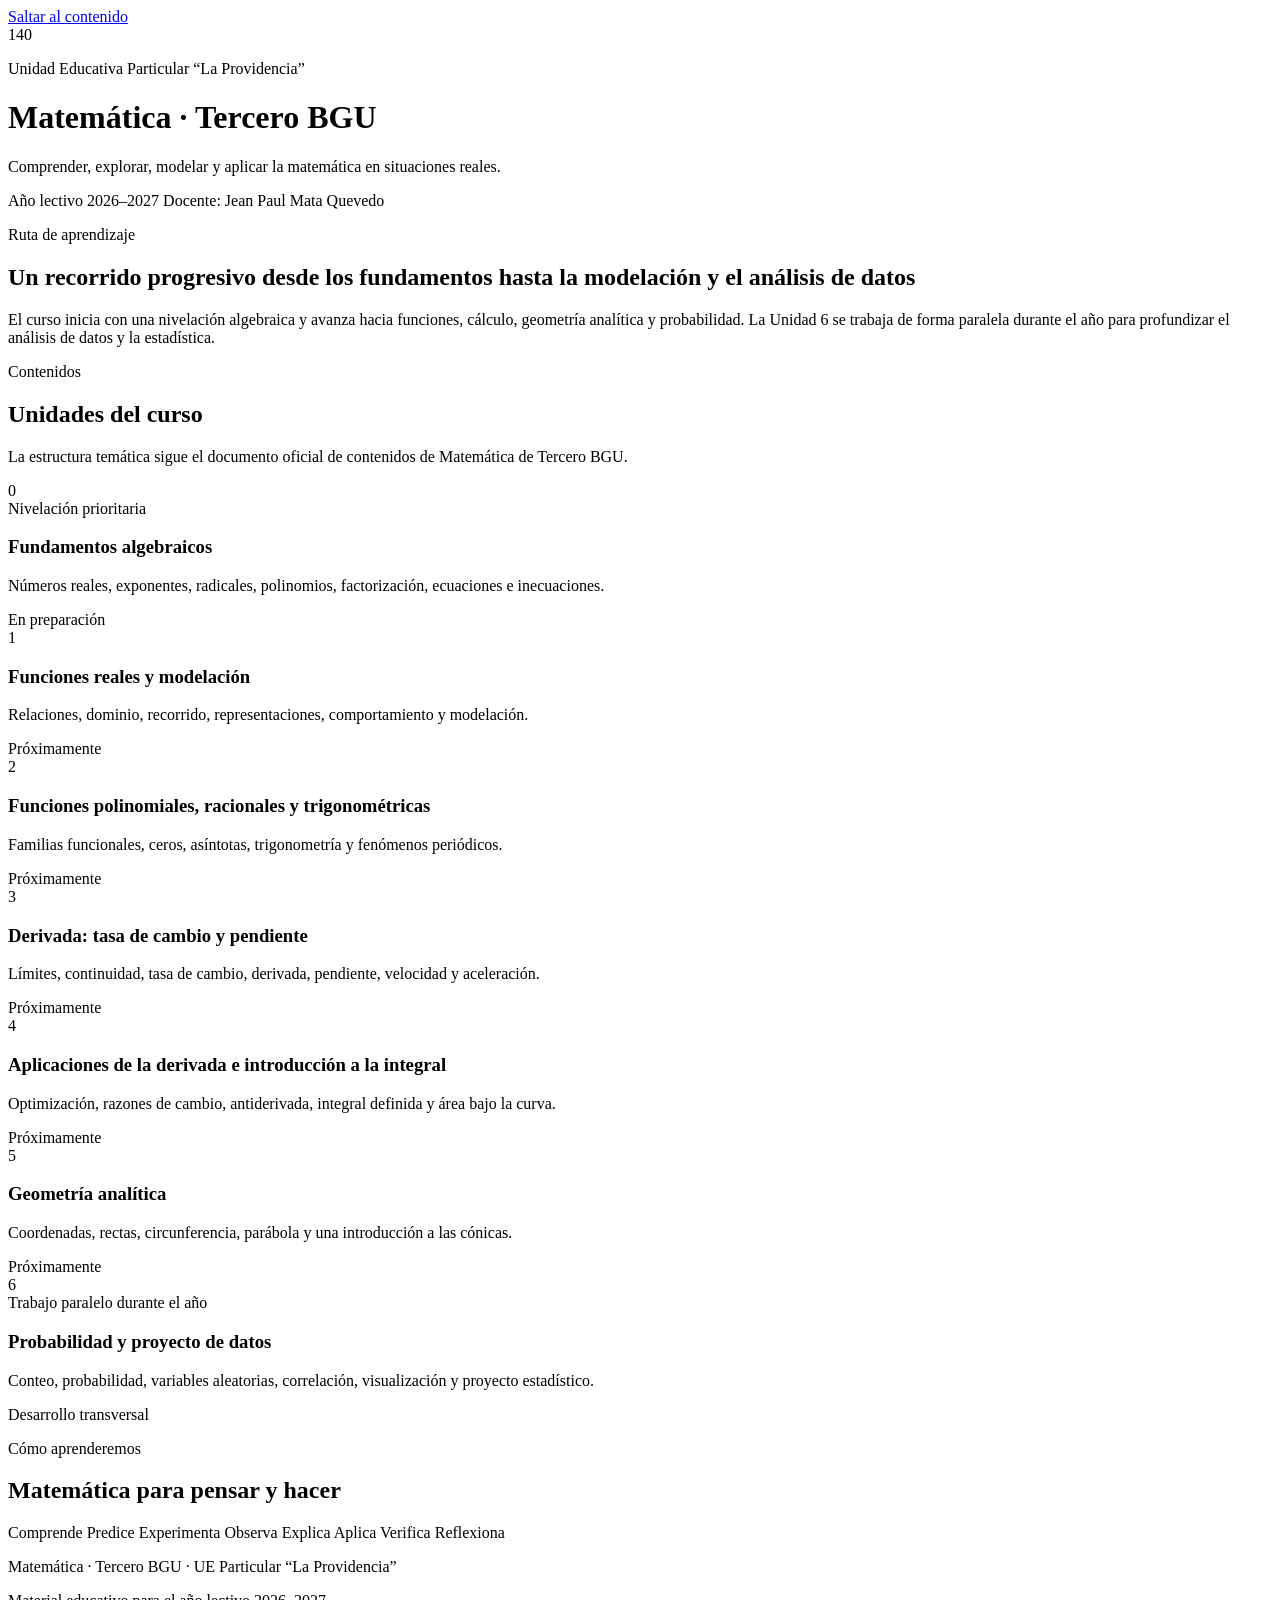
==== index.html @ 56912c54 "Crear portada inicial de Matemática Tercero BGU" ====
<!DOCTYPE html>
<html lang="es">
<head>
  <meta charset="UTF-8">
  <meta name="viewport" content="width=device-width, initial-scale=1.0">
  <meta name="description" content="Matemática - Tercero BGU | Unidad Educativa Particular La Providencia">
  <title>Matemática | Tercero BGU - La Providencia</title>
  <link rel="stylesheet" href="css/styles.css">
</head>
<body>
  <a class="skip-link" href="#contenido">Saltar al contenido</a>

  <header class="hero">
    <div class="hero__bar" aria-hidden="true"></div>
    <div class="container hero__content">
      <div class="brand">
        <div class="brand__mark" aria-hidden="true">140</div>
        <div>
          <p class="eyebrow">Unidad Educativa Particular “La Providencia”</p>
          <h1>Matemática · Tercero BGU</h1>
          <p class="hero__lead">Comprender, explorar, modelar y aplicar la matemática en situaciones reales.</p>
        </div>
      </div>
      <div class="hero__meta">
        <span>Año lectivo 2026–2027</span>
        <span>Docente: Jean Paul Mata Quevedo</span>
      </div>
    </div>
  </header>

  <main id="contenido">
    <section class="intro">
      <div class="container">
        <p class="section-kicker">Ruta de aprendizaje</p>
        <h2>Un recorrido progresivo desde los fundamentos hasta la modelación y el análisis de datos</h2>
        <p>
          El curso inicia con una nivelación algebraica y avanza hacia funciones, cálculo, geometría analítica
          y probabilidad. La Unidad 6 se trabaja de forma paralela durante el año para profundizar el análisis
          de datos y la estadística.
        </p>
      </div>
    </section>

    <section class="units" aria-labelledby="titulo-unidades">
      <div class="container">
        <div class="section-heading">
          <div>
            <p class="section-kicker">Contenidos</p>
            <h2 id="titulo-unidades">Unidades del curso</h2>
          </div>
          <p class="section-note">La estructura temática sigue el documento oficial de contenidos de Matemática de Tercero BGU.</p>
        </div>

        <div class="unit-grid">
          <article class="unit-card unit-card--highlight">
            <div class="unit-number">0</div>
            <div>
              <span class="tag">Nivelación prioritaria</span>
              <h3>Fundamentos algebraicos</h3>
              <p>Números reales, exponentes, radicales, polinomios, factorización, ecuaciones e inecuaciones.</p>
              <span class="status">En preparación</span>
            </div>
          </article>

          <article class="unit-card">
            <div class="unit-number">1</div>
            <div>
              <h3>Funciones reales y modelación</h3>
              <p>Relaciones, dominio, recorrido, representaciones, comportamiento y modelación.</p>
              <span class="status">Próximamente</span>
            </div>
          </article>

          <article class="unit-card">
            <div class="unit-number">2</div>
            <div>
              <h3>Funciones polinomiales, racionales y trigonométricas</h3>
              <p>Familias funcionales, ceros, asíntotas, trigonometría y fenómenos periódicos.</p>
              <span class="status">Próximamente</span>
            </div>
          </article>

          <article class="unit-card">
            <div class="unit-number">3</div>
            <div>
              <h3>Derivada: tasa de cambio y pendiente</h3>
              <p>Límites, continuidad, tasa de cambio, derivada, pendiente, velocidad y aceleración.</p>
              <span class="status">Próximamente</span>
            </div>
          </article>

          <article class="unit-card">
            <div class="unit-number">4</div>
            <div>
              <h3>Aplicaciones de la derivada e introducción a la integral</h3>
              <p>Optimización, razones de cambio, antiderivada, integral definida y área bajo la curva.</p>
              <span class="status">Próximamente</span>
            </div>
          </article>

          <article class="unit-card">
            <div class="unit-number">5</div>
            <div>
              <h3>Geometría analítica</h3>
              <p>Coordenadas, rectas, circunferencia, parábola y una introducción a las cónicas.</p>
              <span class="status">Próximamente</span>
            </div>
          </article>

          <article class="unit-card unit-card--parallel">
            <div class="unit-number">6</div>
            <div>
              <span class="tag tag--parallel">Trabajo paralelo durante el año</span>
              <h3>Probabilidad y proyecto de datos</h3>
              <p>Conteo, probabilidad, variables aleatorias, correlación, visualización y proyecto estadístico.</p>
              <span class="status">Desarrollo transversal</span>
            </div>
          </article>
        </div>
      </div>
    </section>

    <section class="method">
      <div class="container method__grid">
        <div>
          <p class="section-kicker">Cómo aprenderemos</p>
          <h2>Matemática para pensar y hacer</h2>
        </div>
        <div class="method__steps" aria-label="Proceso de aprendizaje">
          <span>Comprende</span>
          <span>Predice</span>
          <span>Experimenta</span>
          <span>Observa</span>
          <span>Explica</span>
          <span>Aplica</span>
          <span>Verifica</span>
          <span>Reflexiona</span>
        </div>
      </div>
    </section>
  </main>

  <footer>
    <div class="container footer__content">
      <p>Matemática · Tercero BGU · UE Particular “La Providencia”</p>
      <p>Material educativo para el año lectivo 2026–2027.</p>
    </div>
  </footer>

  <script src="js/main.js"></script>
</body>
</html>
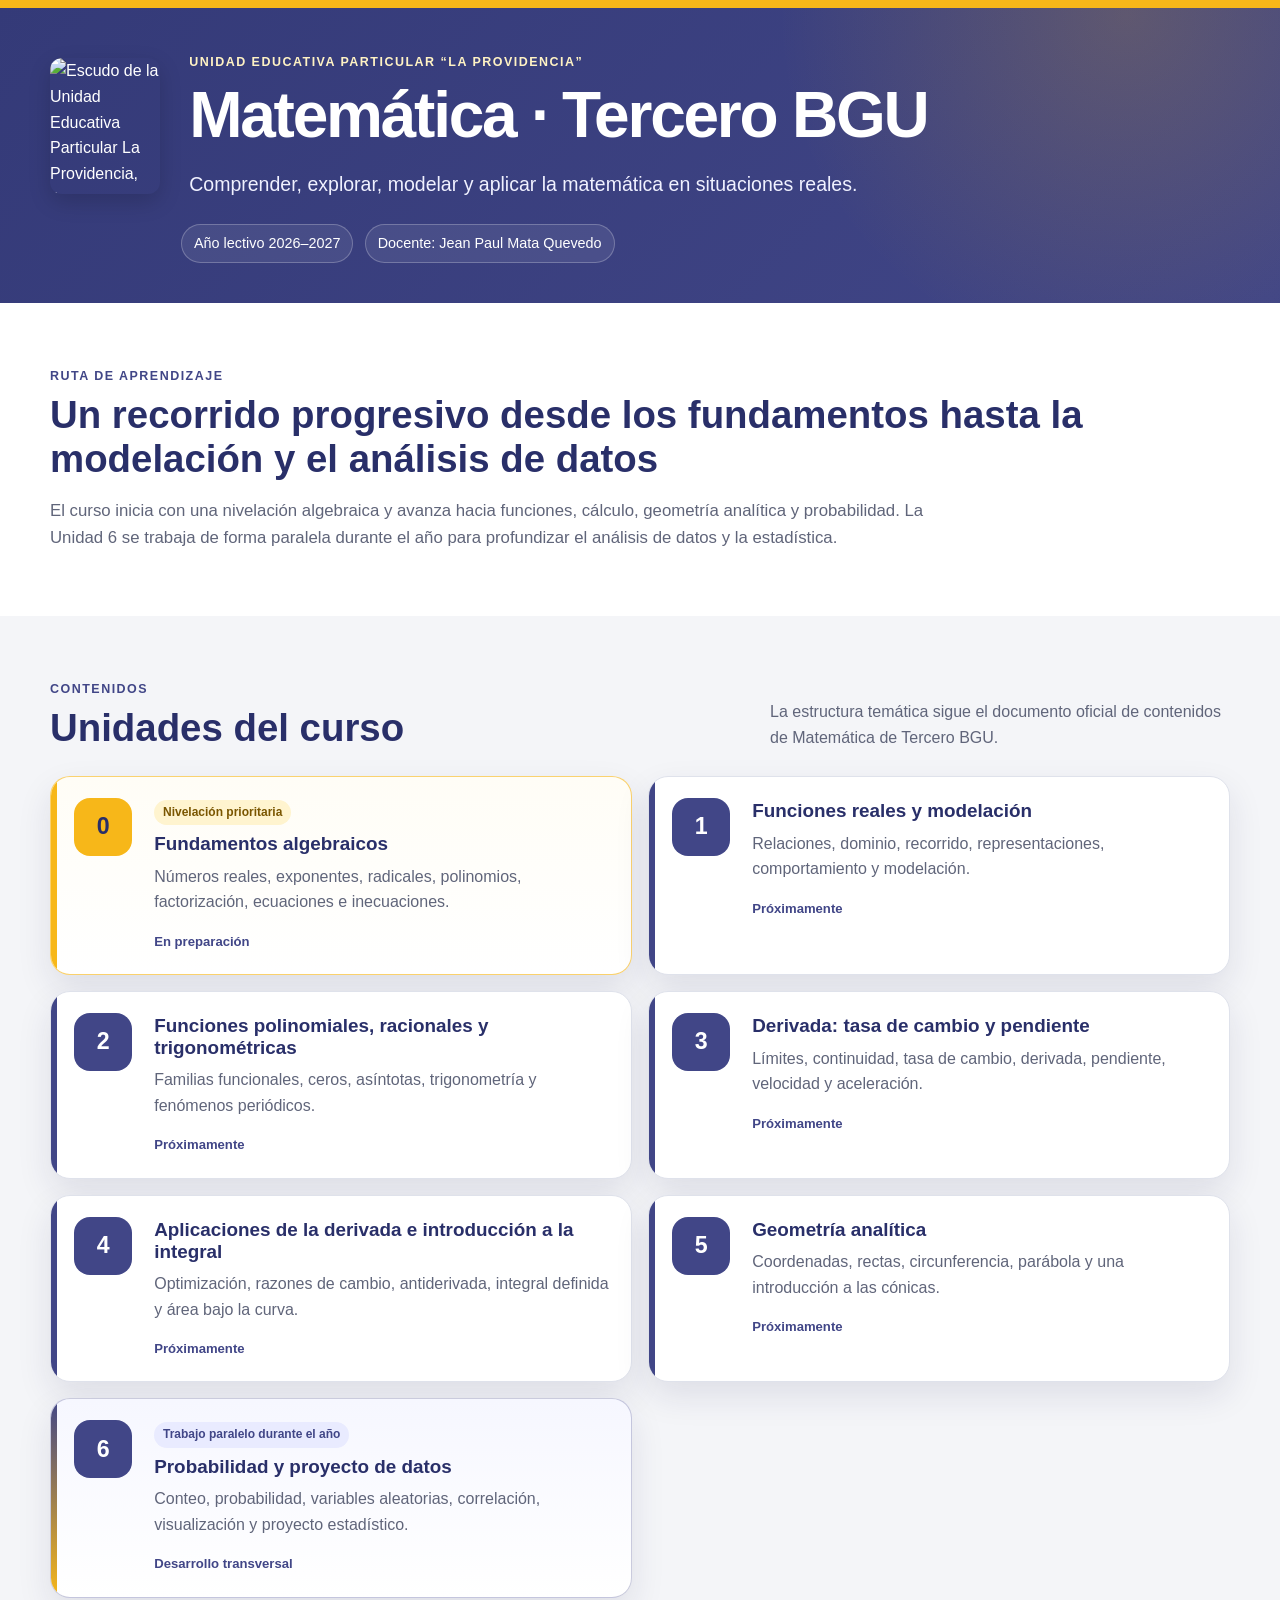
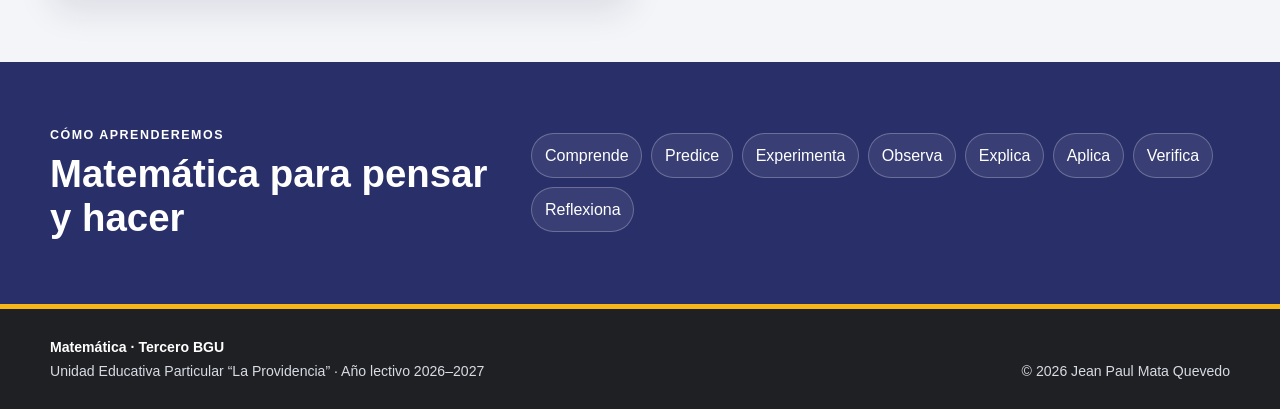
==== commit 823569e8: "Ajustar portada con logo institucional y mejoras visuales" ====
--- a/index.html
+++ b/index.html
@@ -14,8 +14,9 @@
     <div class="hero__bar" aria-hidden="true"></div>
     <div class="container hero__content">
       <div class="brand">
-        <div class="brand__mark" aria-hidden="true">140</div>
-        <div>
+        <img class="brand__logo" src="images/logo-ueplp.jpg"
+             alt="Escudo de la Unidad Educativa Particular La Providencia, Azogues">
+        <div class="brand__copy">
           <p class="eyebrow">Unidad Educativa Particular “La Providencia”</p>
           <h1>Matemática · Tercero BGU</h1>
           <p class="hero__lead">Comprender, explorar, modelar y aplicar la matemática en situaciones reales.</p>
@@ -142,8 +143,11 @@
 
   <footer>
     <div class="container footer__content">
-      <p>Matemática · Tercero BGU · UE Particular “La Providencia”</p>
-      <p>Material educativo para el año lectivo 2026–2027.</p>
+      <div>
+        <strong>Matemática · Tercero BGU</strong>
+        <p>Unidad Educativa Particular “La Providencia” · Año lectivo 2026–2027</p>
+      </div>
+      <p class="footer__author">© 2026 Jean Paul Mata Quevedo</p>
     </div>
   </footer>
 
--- a/css/styles.css
+++ b/css/styles.css
@@ -0,0 +1,316 @@
+:root {
+  --color-primary: #414687;
+  --color-primary-dark: #292f69;
+  --color-secondary: #f7b719;
+  --color-secondary-soft: #fff4cf;
+  --color-bg: #f4f5f8;
+  --color-surface: #ffffff;
+  --color-text: #20233a;
+  --color-muted: #60657a;
+  --color-border: #dfe2eb;
+  --color-footer: #1f2024;
+  --shadow: 0 14px 34px rgba(27, 32, 82, 0.10);
+  --radius: 20px;
+  --max-width: 1180px;
+}
+
+* { box-sizing: border-box; }
+html { scroll-behavior: smooth; }
+
+body {
+  margin: 0;
+  font-family: Inter, "Segoe UI", Roboto, Helvetica, Arial, sans-serif;
+  color: var(--color-text);
+  background: var(--color-bg);
+  line-height: 1.6;
+}
+
+.skip-link {
+  position: absolute;
+  left: -9999px;
+  top: 0;
+  z-index: 999;
+  padding: .75rem 1rem;
+  background: #fff;
+  color: var(--color-primary);
+}
+.skip-link:focus {
+  left: 1rem;
+  top: 1rem;
+  outline: 3px solid var(--color-secondary);
+}
+
+.container {
+  width: min(calc(100% - 2rem), var(--max-width));
+  margin-inline: auto;
+}
+
+.hero {
+  position: relative;
+  overflow: hidden;
+  color: #fff;
+  background:
+    radial-gradient(circle at 88% 5%, rgba(247,183,25,.18), transparent 30%),
+    linear-gradient(135deg, #343a78, var(--color-primary));
+}
+.hero__bar {
+  height: 8px;
+  background: var(--color-secondary);
+}
+.hero__content {
+  padding: 2.8rem 0 2.45rem;
+}
+
+.brand {
+  display: grid;
+  grid-template-columns: 116px minmax(0, 1fr);
+  gap: 1.45rem;
+  align-items: center;
+}
+.brand__logo {
+  display: block;
+  width: 110px;
+  height: 136px;
+  object-fit: cover;
+  border-radius: 12px;
+  box-shadow: 0 8px 22px rgba(0,0,0,.16);
+}
+.brand__copy { min-width: 0; }
+
+.eyebrow, .section-kicker {
+  margin: 0 0 .4rem;
+  font-size: .78rem;
+  font-weight: 800;
+  letter-spacing: .12em;
+  text-transform: uppercase;
+}
+.eyebrow { color: #fff3c4; }
+
+h1, h2, h3 { line-height: 1.15; }
+h1 {
+  margin: 0;
+  font-size: clamp(2rem, 5vw, 4rem);
+  letter-spacing: -.035em;
+}
+.hero__lead {
+  max-width: 760px;
+  margin: 1rem 0 0;
+  font-size: clamp(1rem, 2vw, 1.22rem);
+  color: #f0f1ff;
+}
+.hero__meta {
+  display: flex;
+  flex-wrap: wrap;
+  gap: .7rem;
+  margin-top: 1.5rem;
+  padding-left: 131px;
+}
+.hero__meta span {
+  padding: .45rem .75rem;
+  border: 1px solid rgba(255,255,255,.24);
+  border-radius: 999px;
+  background: rgba(255,255,255,.08);
+  font-size: .9rem;
+}
+
+.intro, .units, .method { padding: 4rem 0; }
+.intro { background: var(--color-surface); }
+
+.intro h2, .section-heading h2, .method h2 {
+  margin: 0;
+  font-size: clamp(1.7rem, 3vw, 2.6rem);
+  color: var(--color-primary-dark);
+}
+.intro p:last-child {
+  max-width: 900px;
+  margin-bottom: 0;
+  color: var(--color-muted);
+  font-size: 1.05rem;
+}
+.section-kicker { color: var(--color-primary); }
+
+.section-heading {
+  display: flex;
+  justify-content: space-between;
+  gap: 2rem;
+  align-items: end;
+  margin-bottom: 1.6rem;
+}
+.section-note {
+  max-width: 460px;
+  margin: 0;
+  color: var(--color-muted);
+}
+
+.unit-grid {
+  display: grid;
+  grid-template-columns: repeat(2, minmax(0, 1fr));
+  gap: 1rem;
+}
+.unit-card {
+  position: relative;
+  display: grid;
+  grid-template-columns: 64px minmax(0, 1fr);
+  gap: 1rem;
+  min-width: 0;
+  padding: 1.3rem 1.25rem 1.3rem 1.45rem;
+  border: 1px solid var(--color-border);
+  border-radius: var(--radius);
+  background: var(--color-surface);
+  box-shadow: var(--shadow);
+  overflow: hidden;
+}
+.unit-card::before {
+  content: "";
+  position: absolute;
+  inset: 0 auto 0 0;
+  width: 6px;
+  background: var(--color-primary);
+}
+.unit-card--highlight {
+  border-color: rgba(247,183,25,.62);
+  background: linear-gradient(180deg, #fffdf6, #fff);
+}
+.unit-card--highlight::before { background: var(--color-secondary); }
+.unit-card--parallel {
+  border-color: rgba(65,70,135,.28);
+  background: linear-gradient(180deg, #f6f7ff, #fff);
+}
+.unit-card--parallel::before {
+  background: linear-gradient(var(--color-primary), var(--color-secondary));
+}
+
+.unit-number {
+  display: grid;
+  place-items: center;
+  width: 58px;
+  height: 58px;
+  border-radius: 16px;
+  background: var(--color-primary);
+  color: #fff;
+  font-size: 1.45rem;
+  font-weight: 800;
+}
+.unit-card--highlight .unit-number {
+  background: var(--color-secondary);
+  color: var(--color-primary-dark);
+}
+.unit-card h3 {
+  margin: .15rem 0 .55rem;
+  color: var(--color-primary-dark);
+  font-size: 1.18rem;
+}
+.unit-card p {
+  margin: 0 0 .8rem;
+  color: var(--color-muted);
+}
+.tag {
+  display: inline-block;
+  margin-bottom: .35rem;
+  padding: .2rem .55rem;
+  border-radius: 999px;
+  background: var(--color-secondary-soft);
+  color: #7a5600;
+  font-size: .75rem;
+  font-weight: 800;
+}
+.tag--parallel {
+  background: #e9ebff;
+  color: var(--color-primary);
+}
+.status {
+  font-size: .82rem;
+  font-weight: 800;
+  color: var(--color-primary);
+}
+
+.method {
+  color: #fff;
+  background: var(--color-primary-dark);
+}
+.method .section-kicker,
+.method h2 { color: #fff; }
+.method__grid {
+  display: grid;
+  grid-template-columns: .9fr 1.4fr;
+  gap: 2rem;
+  align-items: center;
+}
+.method__steps {
+  display: flex;
+  flex-wrap: wrap;
+  gap: .55rem;
+}
+.method__steps span {
+  padding: .55rem .8rem;
+  border: 1px solid rgba(255,255,255,.25);
+  border-radius: 999px;
+  background: rgba(255,255,255,.08);
+}
+
+footer {
+  padding: 1.65rem 0;
+  border-top: 5px solid var(--color-secondary);
+  background: var(--color-footer);
+  color: #fff;
+}
+.footer__content {
+  display: flex;
+  justify-content: space-between;
+  align-items: end;
+  gap: 2rem;
+  font-size: .88rem;
+}
+.footer__content strong {
+  display: block;
+  margin-bottom: .15rem;
+}
+.footer__content p {
+  margin: 0;
+  color: #d8dae4;
+}
+.footer__author {
+  text-align: right;
+  white-space: nowrap;
+}
+
+@media (max-width: 780px) {
+  .hero__content { padding-top: 2.3rem; }
+  .brand {
+    grid-template-columns: 90px minmax(0, 1fr);
+    gap: 1rem;
+  }
+  .brand__logo {
+    width: 86px;
+    height: 106px;
+  }
+  .hero__meta { padding-left: 0; }
+  .section-heading, .footer__content { display: block; }
+  .section-note { margin-top: .8rem; }
+  .unit-grid, .method__grid { grid-template-columns: 1fr; }
+  .footer__author {
+    margin-top: .7rem !important;
+    text-align: left;
+  }
+}
+@media (max-width: 520px) {
+  .container { width: min(calc(100% - 1.25rem), var(--max-width)); }
+  .intro, .units, .method { padding: 3rem 0; }
+  .brand { grid-template-columns: 1fr; }
+  .brand__logo {
+    width: 78px;
+    height: 96px;
+  }
+  .unit-card {
+    grid-template-columns: 52px minmax(0, 1fr);
+    padding: 1rem 1rem 1rem 1.2rem;
+  }
+  .unit-number {
+    width: 48px;
+    height: 48px;
+    border-radius: 14px;
+  }
+}
+@media (prefers-reduced-motion: reduce) {
+  html { scroll-behavior: auto; }
+}
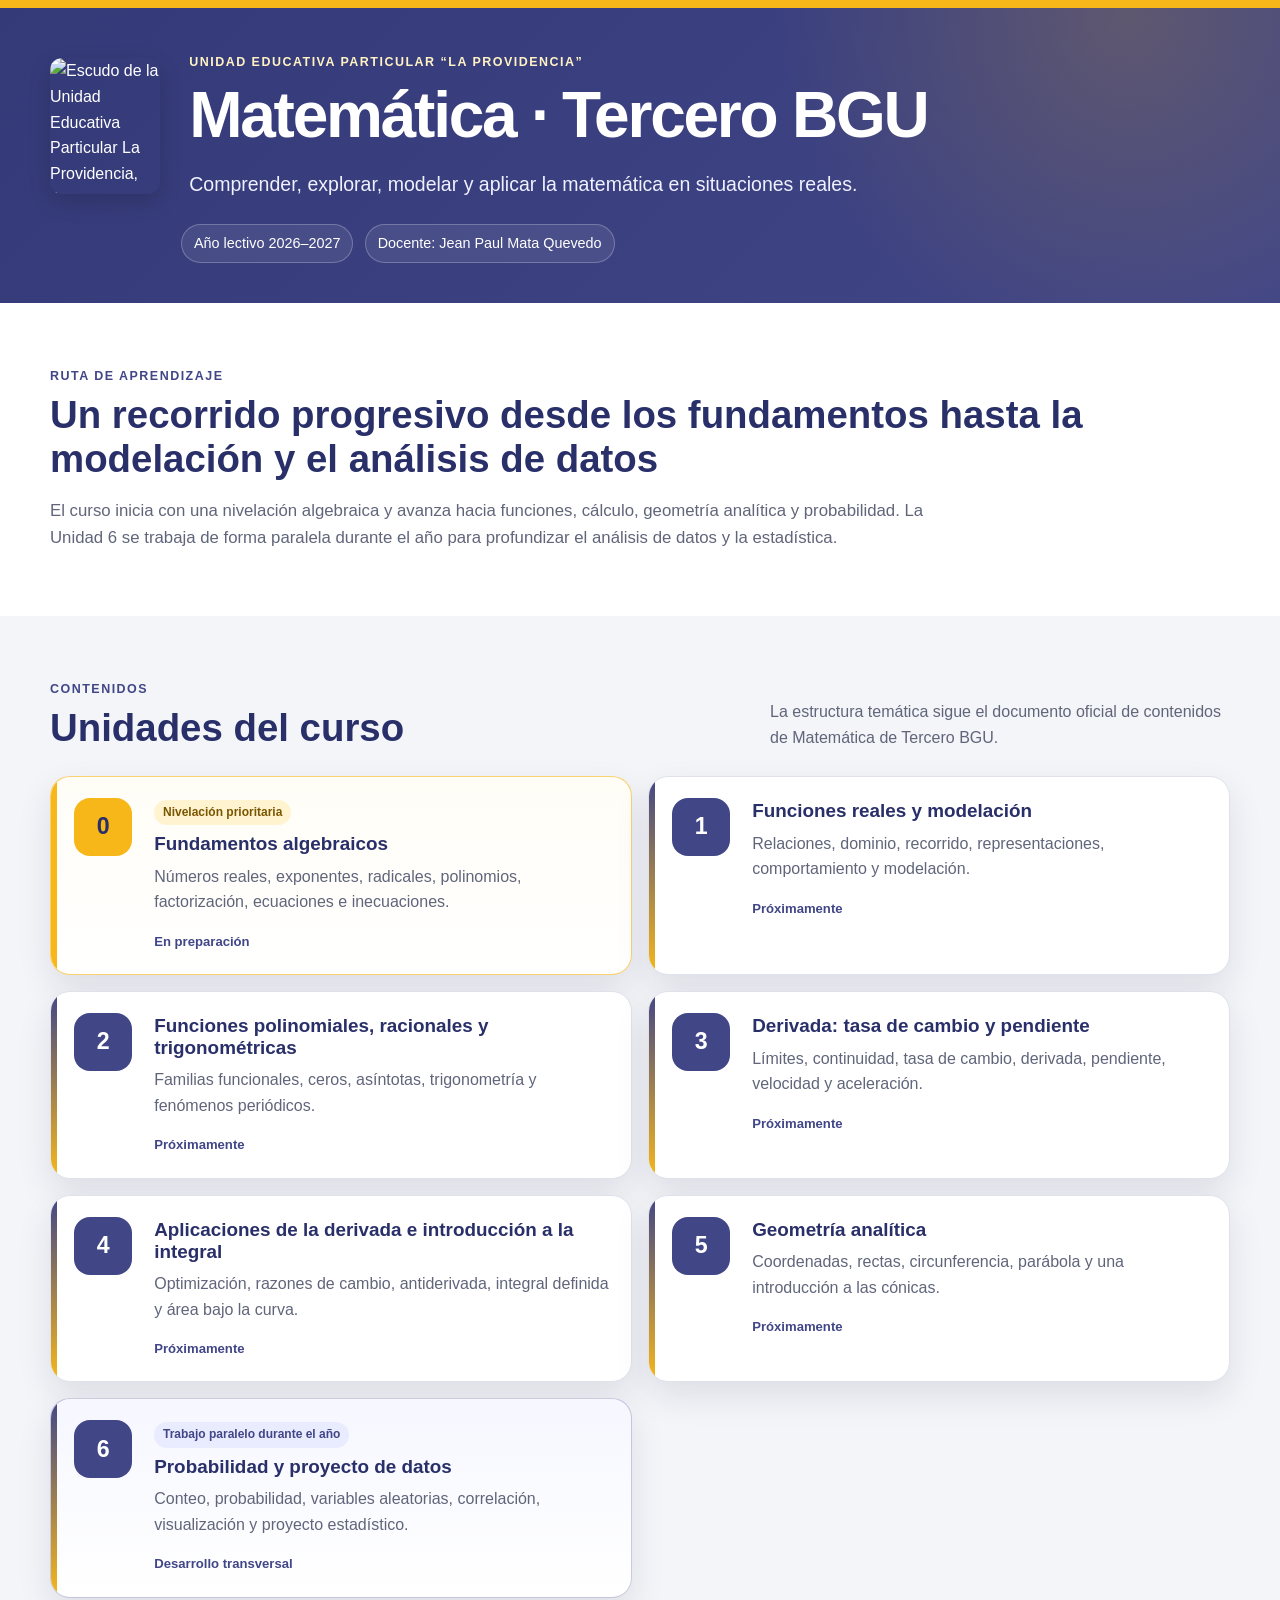
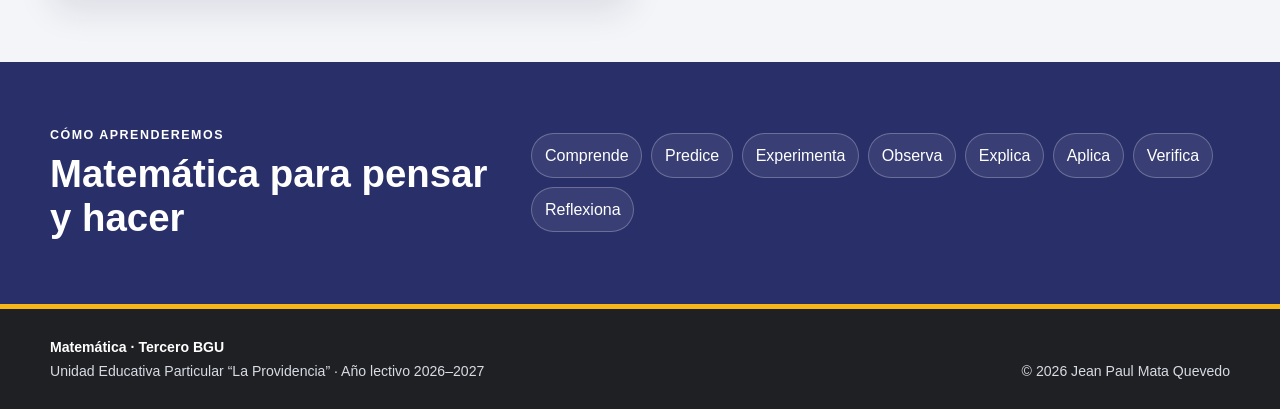
==== commit 1f3239c8: "Corregir carga del logo institucional" ====
--- a/index.html
+++ b/index.html
@@ -14,7 +14,7 @@
     <div class="hero__bar" aria-hidden="true"></div>
     <div class="container hero__content">
       <div class="brand">
-        <img class="brand__logo" src="images/logo-ueplp.jpg"
+        <img class="brand__logo" src="images/logo-ueplp-v2.jpg"
              alt="Escudo de la Unidad Educativa Particular La Providencia, Azogues">
         <div class="brand__copy">
           <p class="eyebrow">Unidad Educativa Particular “La Providencia”</p>
--- a/css/styles.css
+++ b/css/styles.css
@@ -165,7 +165,7 @@
   position: absolute;
   inset: 0 auto 0 0;
   width: 6px;
-  background: var(--color-primary);
+  background: linear-gradient(var(--color-primary), var(--color-secondary));
 }
 .unit-card--highlight {
   border-color: rgba(247,183,25,.62);
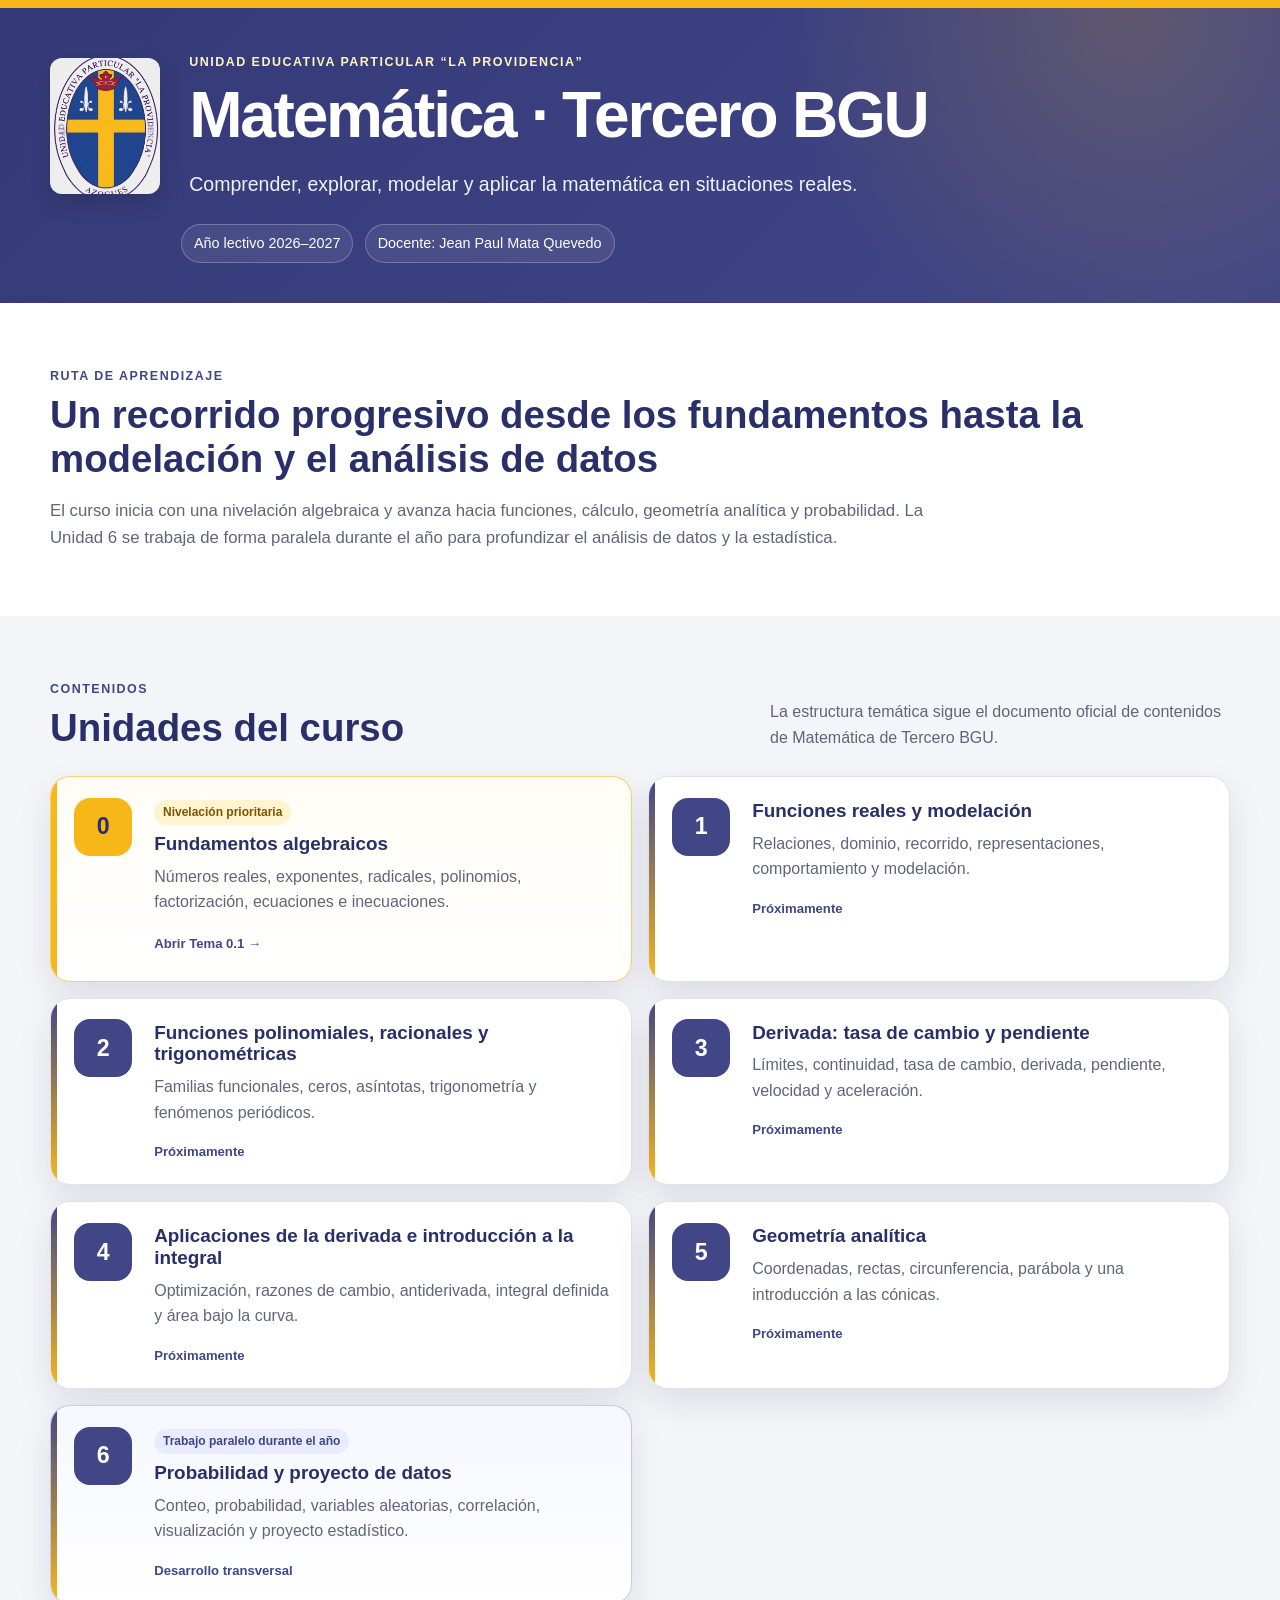
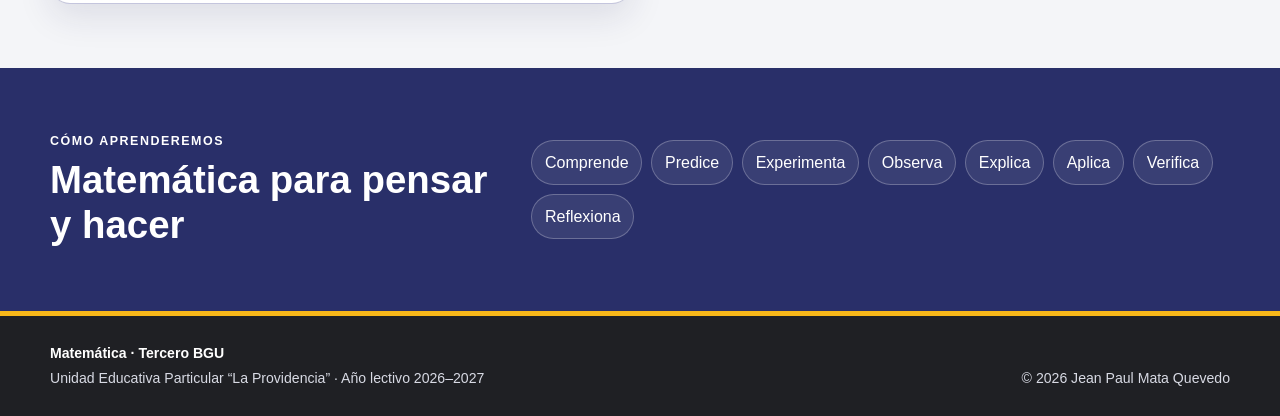
==== commit a67c7fcc: "Crear Tema 0.1 El sistema de los números reales" ====
--- a/index.html
+++ b/index.html
@@ -59,98 +59,28 @@
               <span class="tag">Nivelación prioritaria</span>
               <h3>Fundamentos algebraicos</h3>
               <p>Números reales, exponentes, radicales, polinomios, factorización, ecuaciones e inecuaciones.</p>
-              <span class="status">En preparación</span>
+              <a class="status status-link" href="contenidos/unidad-0/tema-0-1-sistema-numeros-reales.html">Abrir Tema 0.1 →</a>
             </div>
           </article>
 
-          <article class="unit-card">
-            <div class="unit-number">1</div>
-            <div>
-              <h3>Funciones reales y modelación</h3>
-              <p>Relaciones, dominio, recorrido, representaciones, comportamiento y modelación.</p>
-              <span class="status">Próximamente</span>
-            </div>
-          </article>
-
-          <article class="unit-card">
-            <div class="unit-number">2</div>
-            <div>
-              <h3>Funciones polinomiales, racionales y trigonométricas</h3>
-              <p>Familias funcionales, ceros, asíntotas, trigonometría y fenómenos periódicos.</p>
-              <span class="status">Próximamente</span>
-            </div>
-          </article>
-
-          <article class="unit-card">
-            <div class="unit-number">3</div>
-            <div>
-              <h3>Derivada: tasa de cambio y pendiente</h3>
-              <p>Límites, continuidad, tasa de cambio, derivada, pendiente, velocidad y aceleración.</p>
-              <span class="status">Próximamente</span>
-            </div>
-          </article>
-
-          <article class="unit-card">
-            <div class="unit-number">4</div>
-            <div>
-              <h3>Aplicaciones de la derivada e introducción a la integral</h3>
-              <p>Optimización, razones de cambio, antiderivada, integral definida y área bajo la curva.</p>
-              <span class="status">Próximamente</span>
-            </div>
-          </article>
-
-          <article class="unit-card">
-            <div class="unit-number">5</div>
-            <div>
-              <h3>Geometría analítica</h3>
-              <p>Coordenadas, rectas, circunferencia, parábola y una introducción a las cónicas.</p>
-              <span class="status">Próximamente</span>
-            </div>
-          </article>
-
-          <article class="unit-card unit-card--parallel">
-            <div class="unit-number">6</div>
-            <div>
-              <span class="tag tag--parallel">Trabajo paralelo durante el año</span>
-              <h3>Probabilidad y proyecto de datos</h3>
-              <p>Conteo, probabilidad, variables aleatorias, correlación, visualización y proyecto estadístico.</p>
-              <span class="status">Desarrollo transversal</span>
-            </div>
-          </article>
+          <article class="unit-card"><div class="unit-number">1</div><div><h3>Funciones reales y modelación</h3><p>Relaciones, dominio, recorrido, representaciones, comportamiento y modelación.</p><span class="status">Próximamente</span></div></article>
+          <article class="unit-card"><div class="unit-number">2</div><div><h3>Funciones polinomiales, racionales y trigonométricas</h3><p>Familias funcionales, ceros, asíntotas, trigonometría y fenómenos periódicos.</p><span class="status">Próximamente</span></div></article>
+          <article class="unit-card"><div class="unit-number">3</div><div><h3>Derivada: tasa de cambio y pendiente</h3><p>Límites, continuidad, tasa de cambio, derivada, pendiente, velocidad y aceleración.</p><span class="status">Próximamente</span></div></article>
+          <article class="unit-card"><div class="unit-number">4</div><div><h3>Aplicaciones de la derivada e introducción a la integral</h3><p>Optimización, razones de cambio, antiderivada, integral definida y área bajo la curva.</p><span class="status">Próximamente</span></div></article>
+          <article class="unit-card"><div class="unit-number">5</div><div><h3>Geometría analítica</h3><p>Coordenadas, rectas, circunferencia, parábola y una introducción a las cónicas.</p><span class="status">Próximamente</span></div></article>
+          <article class="unit-card unit-card--parallel"><div class="unit-number">6</div><div><span class="tag tag--parallel">Trabajo paralelo durante el año</span><h3>Probabilidad y proyecto de datos</h3><p>Conteo, probabilidad, variables aleatorias, correlación, visualización y proyecto estadístico.</p><span class="status">Desarrollo transversal</span></div></article>
         </div>
       </div>
     </section>
 
     <section class="method">
       <div class="container method__grid">
-        <div>
-          <p class="section-kicker">Cómo aprenderemos</p>
-          <h2>Matemática para pensar y hacer</h2>
-        </div>
-        <div class="method__steps" aria-label="Proceso de aprendizaje">
-          <span>Comprende</span>
-          <span>Predice</span>
-          <span>Experimenta</span>
-          <span>Observa</span>
-          <span>Explica</span>
-          <span>Aplica</span>
-          <span>Verifica</span>
-          <span>Reflexiona</span>
-        </div>
+        <div><p class="section-kicker">Cómo aprenderemos</p><h2>Matemática para pensar y hacer</h2></div>
+        <div class="method__steps" aria-label="Proceso de aprendizaje"><span>Comprende</span><span>Predice</span><span>Experimenta</span><span>Observa</span><span>Explica</span><span>Aplica</span><span>Verifica</span><span>Reflexiona</span></div>
       </div>
     </section>
   </main>
-
-  <footer>
-    <div class="container footer__content">
-      <div>
-        <strong>Matemática · Tercero BGU</strong>
-        <p>Unidad Educativa Particular “La Providencia” · Año lectivo 2026–2027</p>
-      </div>
-      <p class="footer__author">© 2026 Jean Paul Mata Quevedo</p>
-    </div>
-  </footer>
-
+  <footer><div class="container footer__content"><div><strong>Matemática · Tercero BGU</strong><p>Unidad Educativa Particular “La Providencia” · Año lectivo 2026–2027</p></div><p class="footer__author">© 2026 Jean Paul Mata Quevedo</p></div></footer>
   <script src="js/main.js"></script>
 </body>
 </html>
--- a/css/styles.css
+++ b/css/styles.css
@@ -13,304 +13,58 @@
   --radius: 20px;
   --max-width: 1180px;
 }
-
 * { box-sizing: border-box; }
 html { scroll-behavior: smooth; }
-
-body {
-  margin: 0;
-  font-family: Inter, "Segoe UI", Roboto, Helvetica, Arial, sans-serif;
-  color: var(--color-text);
-  background: var(--color-bg);
-  line-height: 1.6;
-}
-
-.skip-link {
-  position: absolute;
-  left: -9999px;
-  top: 0;
-  z-index: 999;
-  padding: .75rem 1rem;
-  background: #fff;
-  color: var(--color-primary);
-}
-.skip-link:focus {
-  left: 1rem;
-  top: 1rem;
-  outline: 3px solid var(--color-secondary);
-}
-
-.container {
-  width: min(calc(100% - 2rem), var(--max-width));
-  margin-inline: auto;
-}
-
-.hero {
-  position: relative;
-  overflow: hidden;
-  color: #fff;
-  background:
-    radial-gradient(circle at 88% 5%, rgba(247,183,25,.18), transparent 30%),
-    linear-gradient(135deg, #343a78, var(--color-primary));
-}
-.hero__bar {
-  height: 8px;
-  background: var(--color-secondary);
-}
-.hero__content {
-  padding: 2.8rem 0 2.45rem;
-}
-
-.brand {
-  display: grid;
-  grid-template-columns: 116px minmax(0, 1fr);
-  gap: 1.45rem;
-  align-items: center;
-}
-.brand__logo {
-  display: block;
-  width: 110px;
-  height: 136px;
-  object-fit: cover;
-  border-radius: 12px;
-  box-shadow: 0 8px 22px rgba(0,0,0,.16);
-}
+body { margin: 0; font-family: Inter, "Segoe UI", Roboto, Helvetica, Arial, sans-serif; color: var(--color-text); background: var(--color-bg); line-height: 1.6; }
+.skip-link { position: absolute; left: -9999px; top: 0; z-index: 999; padding: .75rem 1rem; background: #fff; color: var(--color-primary); }
+.skip-link:focus { left: 1rem; top: 1rem; outline: 3px solid var(--color-secondary); }
+.container { width: min(calc(100% - 2rem), var(--max-width)); margin-inline: auto; }
+.hero { position: relative; overflow: hidden; color: #fff; background: radial-gradient(circle at 88% 5%, rgba(247,183,25,.18), transparent 30%), linear-gradient(135deg, #343a78, var(--color-primary)); }
+.hero__bar { height: 8px; background: var(--color-secondary); }
+.hero__content { padding: 2.8rem 0 2.45rem; }
+.brand { display: grid; grid-template-columns: 116px minmax(0, 1fr); gap: 1.45rem; align-items: center; }
+.brand__logo { display: block; width: 110px; height: 136px; object-fit: cover; border-radius: 12px; box-shadow: 0 8px 22px rgba(0,0,0,.16); }
 .brand__copy { min-width: 0; }
-
-.eyebrow, .section-kicker {
-  margin: 0 0 .4rem;
-  font-size: .78rem;
-  font-weight: 800;
-  letter-spacing: .12em;
-  text-transform: uppercase;
-}
+.eyebrow, .section-kicker { margin: 0 0 .4rem; font-size: .78rem; font-weight: 800; letter-spacing: .12em; text-transform: uppercase; }
 .eyebrow { color: #fff3c4; }
-
 h1, h2, h3 { line-height: 1.15; }
-h1 {
-  margin: 0;
-  font-size: clamp(2rem, 5vw, 4rem);
-  letter-spacing: -.035em;
-}
-.hero__lead {
-  max-width: 760px;
-  margin: 1rem 0 0;
-  font-size: clamp(1rem, 2vw, 1.22rem);
-  color: #f0f1ff;
-}
-.hero__meta {
-  display: flex;
-  flex-wrap: wrap;
-  gap: .7rem;
-  margin-top: 1.5rem;
-  padding-left: 131px;
-}
-.hero__meta span {
-  padding: .45rem .75rem;
-  border: 1px solid rgba(255,255,255,.24);
-  border-radius: 999px;
-  background: rgba(255,255,255,.08);
-  font-size: .9rem;
-}
-
+h1 { margin: 0; font-size: clamp(2rem, 5vw, 4rem); letter-spacing: -.035em; }
+.hero__lead { max-width: 760px; margin: 1rem 0 0; font-size: clamp(1rem, 2vw, 1.22rem); color: #f0f1ff; }
+.hero__meta { display: flex; flex-wrap: wrap; gap: .7rem; margin-top: 1.5rem; padding-left: 131px; }
+.hero__meta span { padding: .45rem .75rem; border: 1px solid rgba(255,255,255,.24); border-radius: 999px; background: rgba(255,255,255,.08); font-size: .9rem; }
 .intro, .units, .method { padding: 4rem 0; }
 .intro { background: var(--color-surface); }
-
-.intro h2, .section-heading h2, .method h2 {
-  margin: 0;
-  font-size: clamp(1.7rem, 3vw, 2.6rem);
-  color: var(--color-primary-dark);
-}
-.intro p:last-child {
-  max-width: 900px;
-  margin-bottom: 0;
-  color: var(--color-muted);
-  font-size: 1.05rem;
-}
+.intro h2, .section-heading h2, .method h2 { margin: 0; font-size: clamp(1.7rem, 3vw, 2.6rem); color: var(--color-primary-dark); }
+.intro p:last-child { max-width: 900px; margin-bottom: 0; color: var(--color-muted); font-size: 1.05rem; }
 .section-kicker { color: var(--color-primary); }
-
-.section-heading {
-  display: flex;
-  justify-content: space-between;
-  gap: 2rem;
-  align-items: end;
-  margin-bottom: 1.6rem;
-}
-.section-note {
-  max-width: 460px;
-  margin: 0;
-  color: var(--color-muted);
-}
-
-.unit-grid {
-  display: grid;
-  grid-template-columns: repeat(2, minmax(0, 1fr));
-  gap: 1rem;
-}
-.unit-card {
-  position: relative;
-  display: grid;
-  grid-template-columns: 64px minmax(0, 1fr);
-  gap: 1rem;
-  min-width: 0;
-  padding: 1.3rem 1.25rem 1.3rem 1.45rem;
-  border: 1px solid var(--color-border);
-  border-radius: var(--radius);
-  background: var(--color-surface);
-  box-shadow: var(--shadow);
-  overflow: hidden;
-}
-.unit-card::before {
-  content: "";
-  position: absolute;
-  inset: 0 auto 0 0;
-  width: 6px;
-  background: linear-gradient(var(--color-primary), var(--color-secondary));
-}
-.unit-card--highlight {
-  border-color: rgba(247,183,25,.62);
-  background: linear-gradient(180deg, #fffdf6, #fff);
-}
+.section-heading { display: flex; justify-content: space-between; gap: 2rem; align-items: end; margin-bottom: 1.6rem; }
+.section-note { max-width: 460px; margin: 0; color: var(--color-muted); }
+.unit-grid { display: grid; grid-template-columns: repeat(2, minmax(0, 1fr)); gap: 1rem; }
+.unit-card { position: relative; display: grid; grid-template-columns: 64px minmax(0, 1fr); gap: 1rem; min-width: 0; padding: 1.3rem 1.25rem 1.3rem 1.45rem; border: 1px solid var(--color-border); border-radius: var(--radius); background: var(--color-surface); box-shadow: var(--shadow); overflow: hidden; }
+.unit-card::before { content: ""; position: absolute; inset: 0 auto 0 0; width: 6px; background: linear-gradient(var(--color-primary), var(--color-secondary)); }
+.unit-card--highlight { border-color: rgba(247,183,25,.62); background: linear-gradient(180deg, #fffdf6, #fff); }
 .unit-card--highlight::before { background: var(--color-secondary); }
-.unit-card--parallel {
-  border-color: rgba(65,70,135,.28);
-  background: linear-gradient(180deg, #f6f7ff, #fff);
-}
-.unit-card--parallel::before {
-  background: linear-gradient(var(--color-primary), var(--color-secondary));
-}
-
-.unit-number {
-  display: grid;
-  place-items: center;
-  width: 58px;
-  height: 58px;
-  border-radius: 16px;
-  background: var(--color-primary);
-  color: #fff;
-  font-size: 1.45rem;
-  font-weight: 800;
-}
-.unit-card--highlight .unit-number {
-  background: var(--color-secondary);
-  color: var(--color-primary-dark);
-}
-.unit-card h3 {
-  margin: .15rem 0 .55rem;
-  color: var(--color-primary-dark);
-  font-size: 1.18rem;
-}
-.unit-card p {
-  margin: 0 0 .8rem;
-  color: var(--color-muted);
-}
-.tag {
-  display: inline-block;
-  margin-bottom: .35rem;
-  padding: .2rem .55rem;
-  border-radius: 999px;
-  background: var(--color-secondary-soft);
-  color: #7a5600;
-  font-size: .75rem;
-  font-weight: 800;
-}
-.tag--parallel {
-  background: #e9ebff;
-  color: var(--color-primary);
-}
-.status {
-  font-size: .82rem;
-  font-weight: 800;
-  color: var(--color-primary);
-}
-
-.method {
-  color: #fff;
-  background: var(--color-primary-dark);
-}
-.method .section-kicker,
-.method h2 { color: #fff; }
-.method__grid {
-  display: grid;
-  grid-template-columns: .9fr 1.4fr;
-  gap: 2rem;
-  align-items: center;
-}
-.method__steps {
-  display: flex;
-  flex-wrap: wrap;
-  gap: .55rem;
-}
-.method__steps span {
-  padding: .55rem .8rem;
-  border: 1px solid rgba(255,255,255,.25);
-  border-radius: 999px;
-  background: rgba(255,255,255,.08);
-}
-
-footer {
-  padding: 1.65rem 0;
-  border-top: 5px solid var(--color-secondary);
-  background: var(--color-footer);
-  color: #fff;
-}
-.footer__content {
-  display: flex;
-  justify-content: space-between;
-  align-items: end;
-  gap: 2rem;
-  font-size: .88rem;
-}
-.footer__content strong {
-  display: block;
-  margin-bottom: .15rem;
-}
-.footer__content p {
-  margin: 0;
-  color: #d8dae4;
-}
-.footer__author {
-  text-align: right;
-  white-space: nowrap;
-}
-
-@media (max-width: 780px) {
-  .hero__content { padding-top: 2.3rem; }
-  .brand {
-    grid-template-columns: 90px minmax(0, 1fr);
-    gap: 1rem;
-  }
-  .brand__logo {
-    width: 86px;
-    height: 106px;
-  }
-  .hero__meta { padding-left: 0; }
-  .section-heading, .footer__content { display: block; }
-  .section-note { margin-top: .8rem; }
-  .unit-grid, .method__grid { grid-template-columns: 1fr; }
-  .footer__author {
-    margin-top: .7rem !important;
-    text-align: left;
-  }
-}
-@media (max-width: 520px) {
-  .container { width: min(calc(100% - 1.25rem), var(--max-width)); }
-  .intro, .units, .method { padding: 3rem 0; }
-  .brand { grid-template-columns: 1fr; }
-  .brand__logo {
-    width: 78px;
-    height: 96px;
-  }
-  .unit-card {
-    grid-template-columns: 52px minmax(0, 1fr);
-    padding: 1rem 1rem 1rem 1.2rem;
-  }
-  .unit-number {
-    width: 48px;
-    height: 48px;
-    border-radius: 14px;
-  }
-}
-@media (prefers-reduced-motion: reduce) {
-  html { scroll-behavior: auto; }
-}+.unit-card--parallel { border-color: rgba(65,70,135,.28); background: linear-gradient(180deg, #f6f7ff, #fff); }
+.unit-card--parallel::before { background: linear-gradient(var(--color-primary), var(--color-secondary)); }
+.unit-number { display: grid; place-items: center; width: 58px; height: 58px; border-radius: 16px; background: var(--color-primary); color: #fff; font-size: 1.45rem; font-weight: 800; }
+.unit-card--highlight .unit-number { background: var(--color-secondary); color: var(--color-primary-dark); }
+.unit-card h3 { margin: .15rem 0 .55rem; color: var(--color-primary-dark); font-size: 1.18rem; }
+.unit-card p { margin: 0 0 .8rem; color: var(--color-muted); }
+.tag { display: inline-block; margin-bottom: .35rem; padding: .2rem .55rem; border-radius: 999px; background: var(--color-secondary-soft); color: #7a5600; font-size: .75rem; font-weight: 800; }
+.tag--parallel { background: #e9ebff; color: var(--color-primary); }
+.status { font-size: .82rem; font-weight: 800; color: var(--color-primary); }
+.status-link { display:inline-flex; align-items:center; gap:.3rem; text-decoration:none; padding:.35rem 0; }
+.status-link:hover { text-decoration:underline; }
+.method { color: #fff; background: var(--color-primary-dark); }
+.method .section-kicker, .method h2 { color: #fff; }
+.method__grid { display: grid; grid-template-columns: .9fr 1.4fr; gap: 2rem; align-items: center; }
+.method__steps { display: flex; flex-wrap: wrap; gap: .55rem; }
+.method__steps span { padding: .55rem .8rem; border: 1px solid rgba(255,255,255,.25); border-radius: 999px; background: rgba(255,255,255,.08); }
+footer { padding: 1.65rem 0; border-top: 5px solid var(--color-secondary); background: var(--color-footer); color: #fff; }
+.footer__content { display: flex; justify-content: space-between; align-items: end; gap: 2rem; font-size: .88rem; }
+.footer__content strong { display: block; margin-bottom: .15rem; }
+.footer__content p { margin: 0; color: #d8dae4; }
+.footer__author { text-align: right; white-space: nowrap; }
+@media (max-width: 780px) { .hero__content { padding-top: 2.3rem; } .brand { grid-template-columns: 90px minmax(0, 1fr); gap: 1rem; } .brand__logo { width: 86px; height: 106px; } .hero__meta { padding-left: 0; } .section-heading, .footer__content { display: block; } .section-note { margin-top: .8rem; } .unit-grid, .method__grid { grid-template-columns: 1fr; } .footer__author { margin-top: .7rem !important; text-align: left; } }
+@media (max-width: 520px) { .container { width: min(calc(100% - 1.25rem), var(--max-width)); } .intro, .units, .method { padding: 3rem 0; } .brand { grid-template-columns: 1fr; } .brand__logo { width: 78px; height: 96px; } .unit-card { grid-template-columns: 52px minmax(0, 1fr); padding: 1rem 1rem 1rem 1.2rem; } .unit-number { width: 48px; height: 48px; border-radius: 14px; } }
+@media (prefers-reduced-motion: reduce) { html { scroll-behavior: auto; } }
